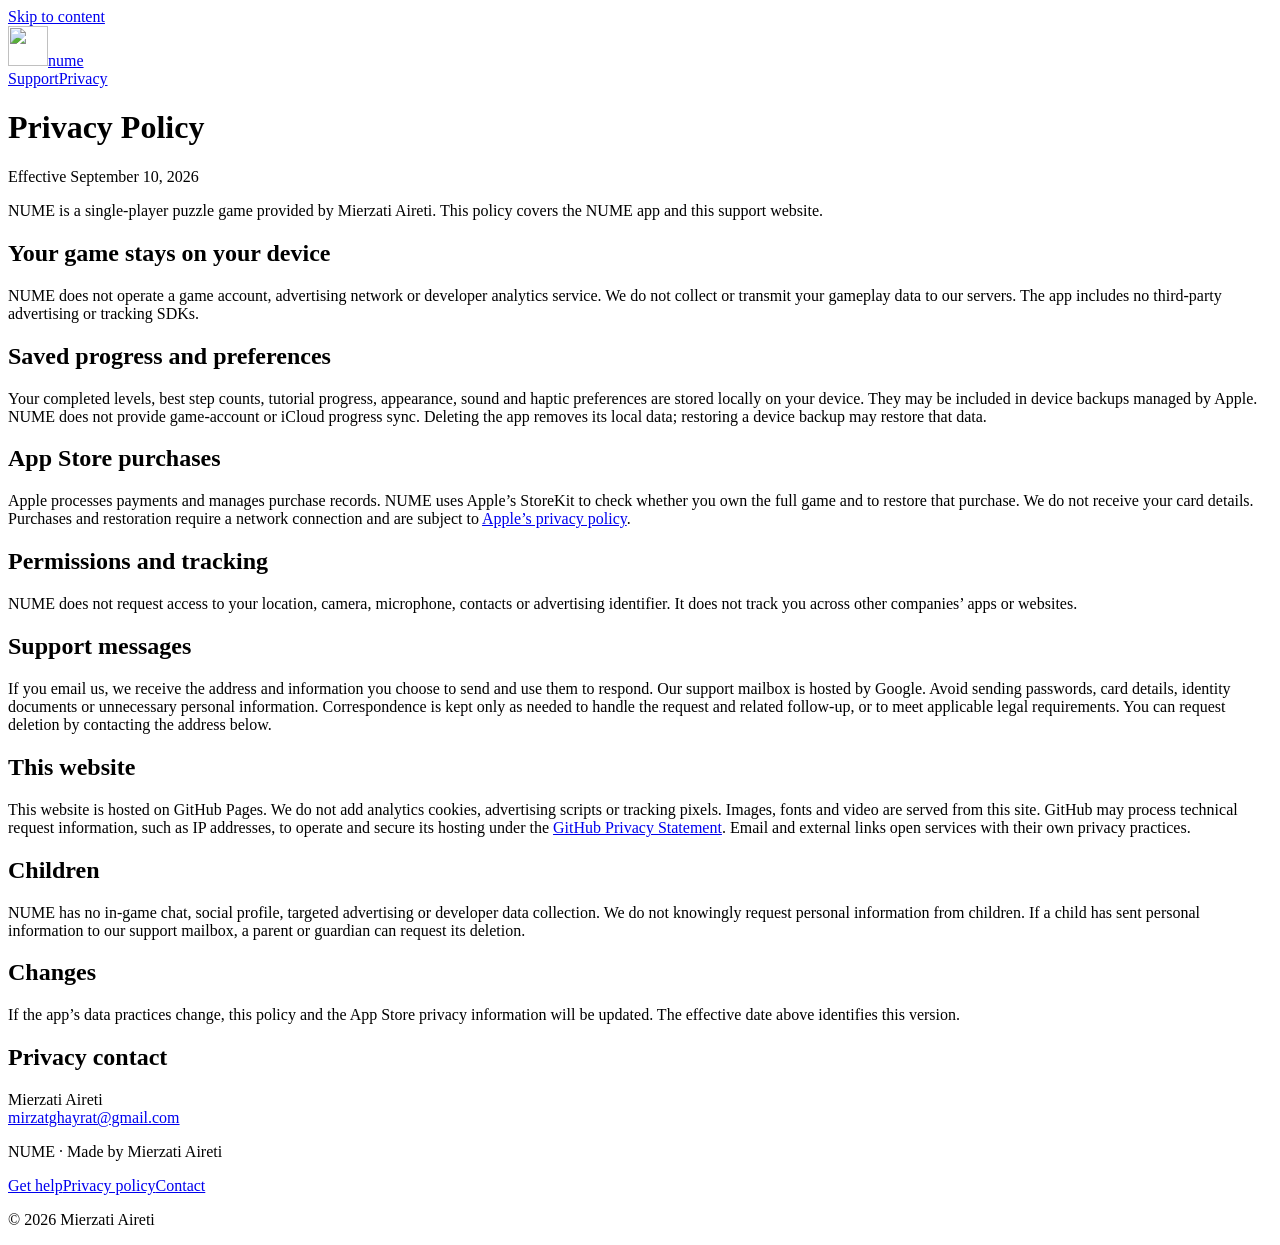
==== privacy/index.html @ 9fb9def3 "Publish NUME official website, support and privacy policy" ====
<!DOCTYPE html><html lang="en"><head><meta charSet="utf-8"/><meta name="viewport" content="width=device-width, initial-scale=1"/><link rel="preload" href="/nume-site/assets/nume-icon.png" as="image"/><link rel="stylesheet" href="/nume-site/_next/static/css/index.C1nhXZap.css" data-rsc-css-href="/nume-site/_next/static/css/index.C1nhXZap.css" data-precedence="vite-rsc/importer-resources"/><title>Privacy Policy · NUME</title><meta name="description" content="How NUME handles local progress, App Store purchases, support messages, and this website."/><link rel="icon" href="/nume-site/assets/nume-icon.png"/>
</head><body><a class="skip" href="#main">Skip to content</a><header class="site-header"><a class="brand" href="/nume-site/" aria-label="NUME home"><img src="/nume-site/assets/nume-icon.png" alt="" width="40" height="40"/><span>nume</span></a><nav aria-label="Main navigation"><a href="/nume-site/support/">Support</a><a href="/nume-site/privacy/">Privacy</a></nav></header><main class="document" id="main"><h1>Privacy Policy</h1><p class="updated">Effective September 10, 2026</p><p>NUME is a single-player puzzle game provided by Mierzati Aireti. This policy covers the NUME app and this support website.</p><h2>Your game stays on your device</h2><p>NUME does not operate a game account, advertising network or developer analytics service. We do not collect or transmit your gameplay data to our servers. The app includes no third-party advertising or tracking SDKs.</p><h2>Saved progress and preferences</h2><p>Your completed levels, best step counts, tutorial progress, appearance, sound and haptic preferences are stored locally on your device. They may be included in device backups managed by Apple. NUME does not provide game-account or iCloud progress sync. Deleting the app removes its local data; restoring a device backup may restore that data.</p><h2>App Store purchases</h2><p>Apple processes payments and manages purchase records. NUME uses Apple’s StoreKit to check whether you own the full game and to restore that purchase. We do not receive your card details. Purchases and restoration require a network connection and are subject to <a href="https://www.apple.com/legal/privacy/">Apple’s privacy policy</a>.</p><h2>Permissions and tracking</h2><p>NUME does not request access to your location, camera, microphone, contacts or advertising identifier. It does not track you across other companies’ apps or websites.</p><h2>Support messages</h2><p>If you email us, we receive the address and information you choose to send and use them to respond. Our support mailbox is hosted by Google. Avoid sending passwords, card details, identity documents or unnecessary personal information. Correspondence is kept only as needed to handle the request and related follow-up, or to meet applicable legal requirements. You can request deletion by contacting the address below.</p><h2>This website</h2><p>This website is hosted on GitHub Pages. We do not add analytics cookies, advertising scripts or tracking pixels. Images, fonts and video are served from this site. GitHub may process technical request information, such as IP addresses, to operate and secure its hosting under the <a href="https://docs.github.com/en/site-policy/privacy-policies/github-general-privacy-statement">GitHub Privacy Statement</a>. Email and external links open services with their own privacy practices.</p><h2>Children</h2><p>NUME has no in-game chat, social profile, targeted advertising or developer data collection. We do not knowingly request personal information from children. If a child has sent personal information to our support mailbox, a parent or guardian can request its deletion.</p><h2>Changes</h2><p>If the app’s data practices change, this policy and the App Store privacy information will be updated. The effective date above identifies this version.</p><h2>Privacy contact</h2><p>Mierzati Aireti<br/><a href="mailto:mirzatghayrat@gmail.com?subject=NUME%20privacy">mirzatghayrat@gmail.com</a></p></main><footer class="site-footer"><p>NUME · Made by Mierzati Aireti</p><nav aria-label="Footer"><a href="/nume-site/support/">Get help</a><a href="/nume-site/privacy/">Privacy policy</a><a href="mailto:mirzatghayrat@gmail.com">Contact</a></nav><p class="copyright">© 2026 Mierzati Aireti</p></footer></body></html>
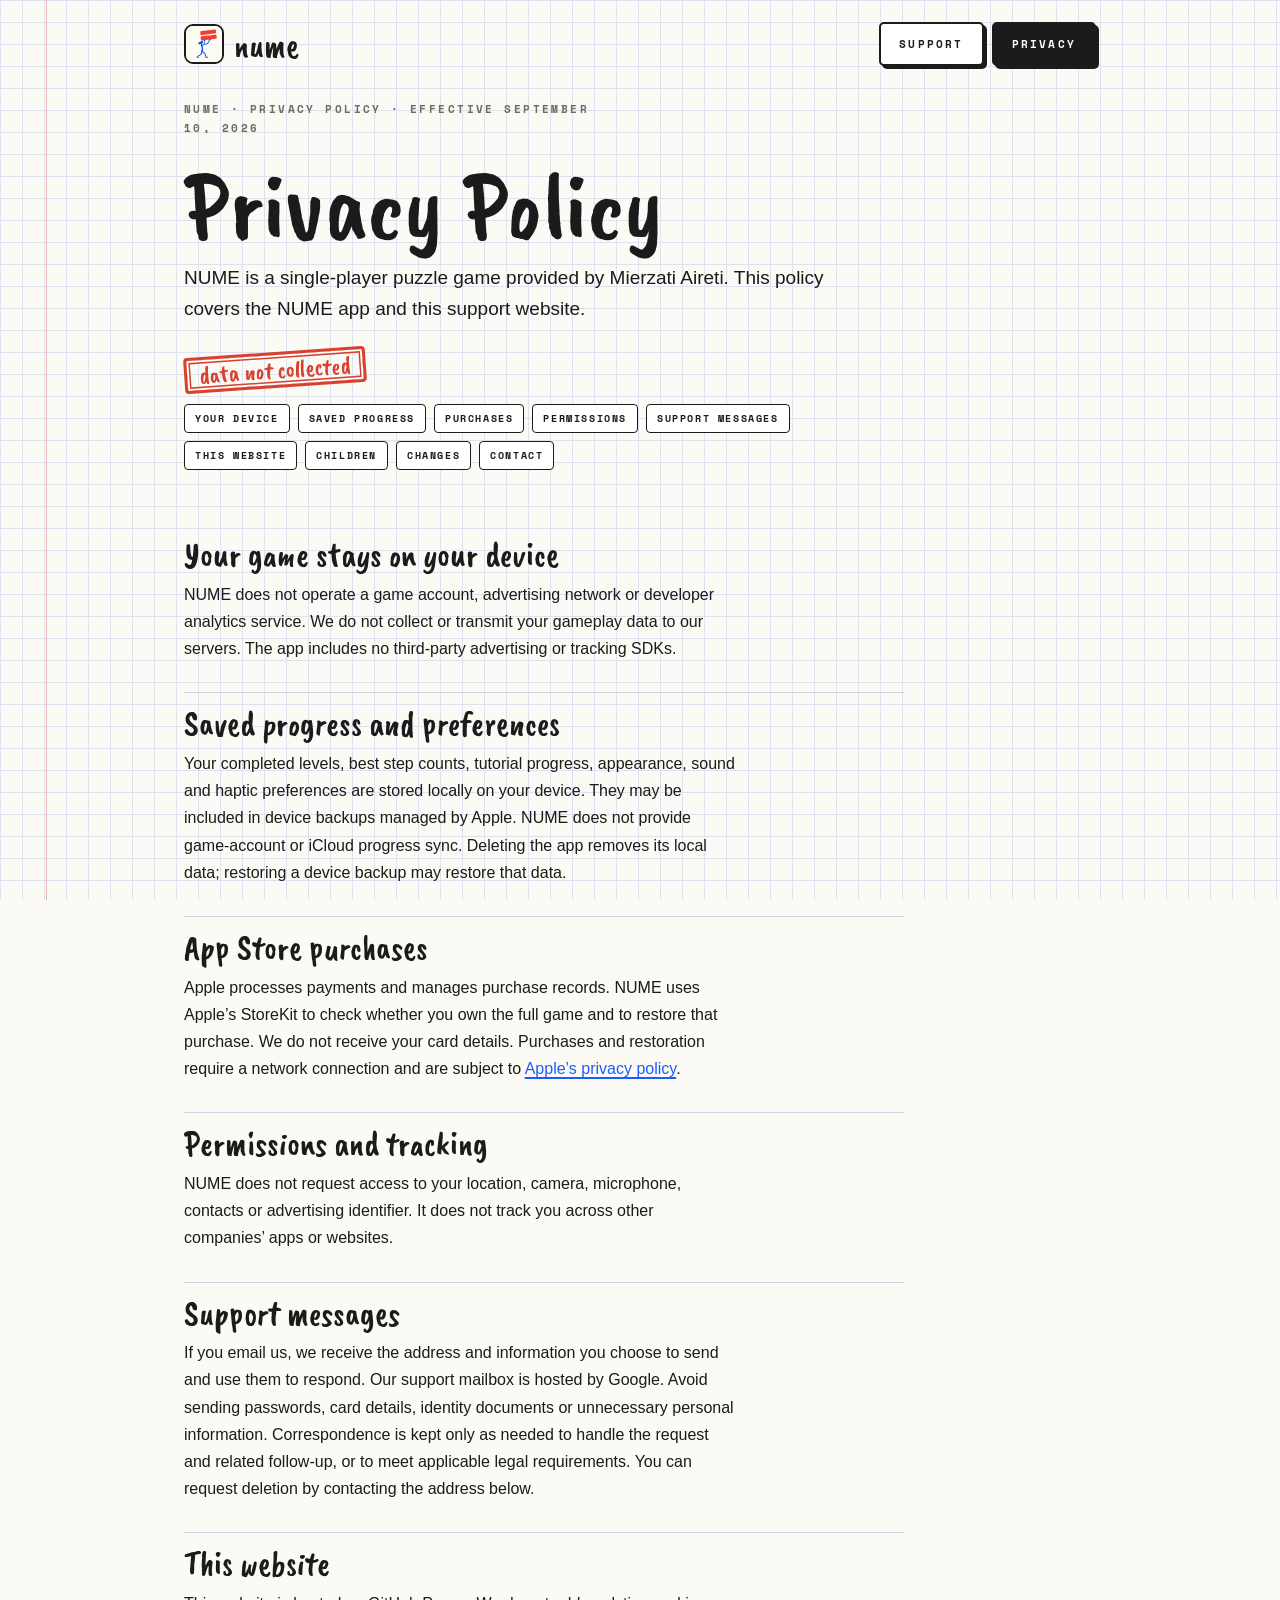
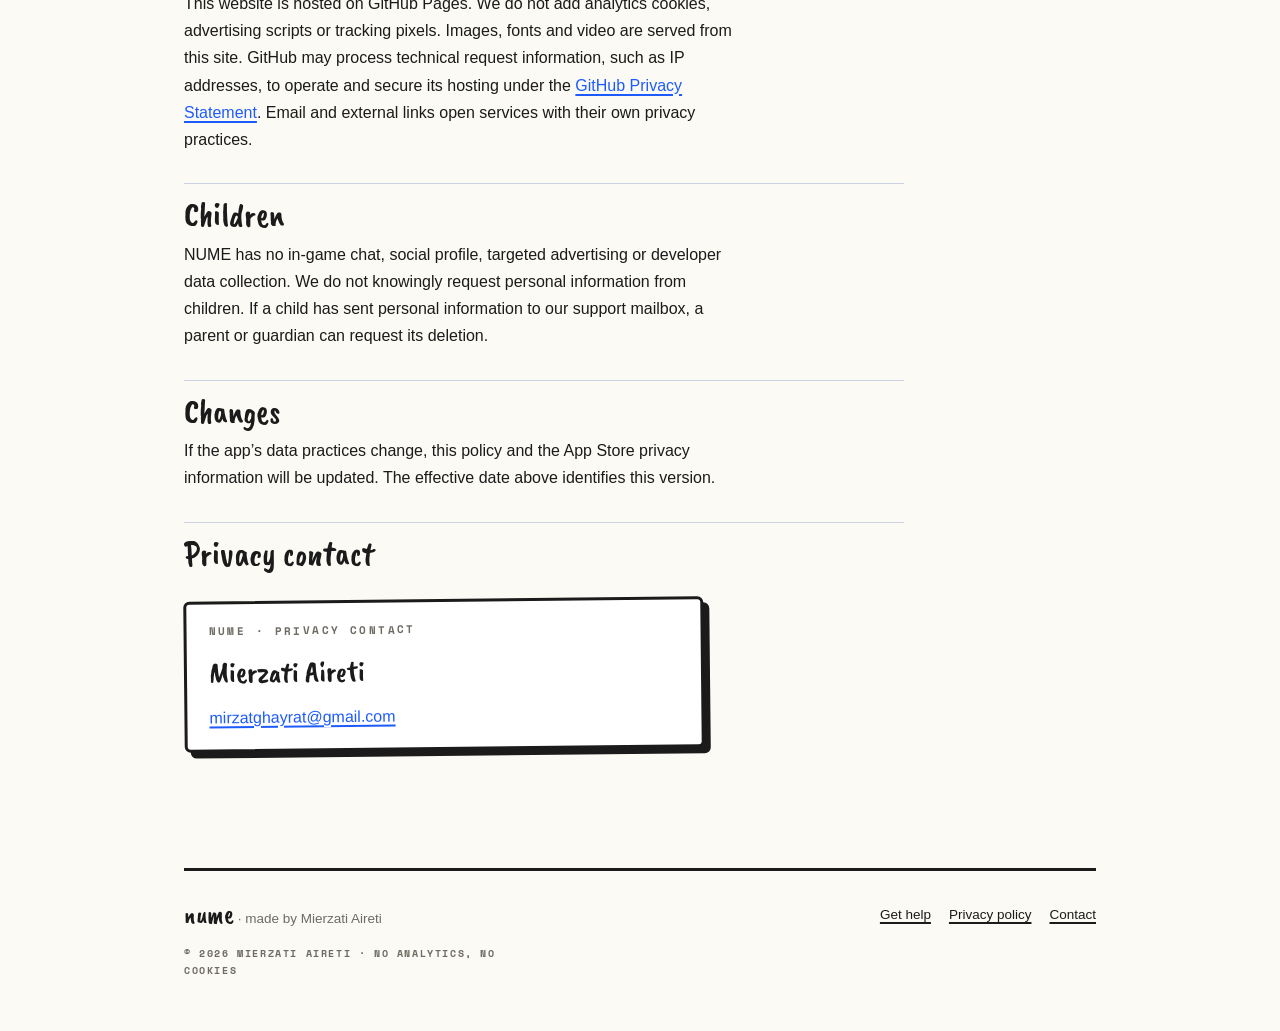
==== commit 42e7754e: "Redesign the site as the NUME notebook: static HTML, real 1.0 screenshots, v9 preview - Three hand-w" ====
--- a/privacy/index.html
+++ b/privacy/index.html
@@ -1,2 +1,104 @@
-<!DOCTYPE html><html lang="en"><head><meta charSet="utf-8"/><meta name="viewport" content="width=device-width, initial-scale=1"/><link rel="preload" href="/nume-site/assets/nume-icon.png" as="image"/><link rel="stylesheet" href="/nume-site/_next/static/css/index.C1nhXZap.css" data-rsc-css-href="/nume-site/_next/static/css/index.C1nhXZap.css" data-precedence="vite-rsc/importer-resources"/><title>Privacy Policy · NUME</title><meta name="description" content="How NUME handles local progress, App Store purchases, support messages, and this website."/><link rel="icon" href="/nume-site/assets/nume-icon.png"/>
-</head><body><a class="skip" href="#main">Skip to content</a><header class="site-header"><a class="brand" href="/nume-site/" aria-label="NUME home"><img src="/nume-site/assets/nume-icon.png" alt="" width="40" height="40"/><span>nume</span></a><nav aria-label="Main navigation"><a href="/nume-site/support/">Support</a><a href="/nume-site/privacy/">Privacy</a></nav></header><main class="document" id="main"><h1>Privacy Policy</h1><p class="updated">Effective September 10, 2026</p><p>NUME is a single-player puzzle game provided by Mierzati Aireti. This policy covers the NUME app and this support website.</p><h2>Your game stays on your device</h2><p>NUME does not operate a game account, advertising network or developer analytics service. We do not collect or transmit your gameplay data to our servers. The app includes no third-party advertising or tracking SDKs.</p><h2>Saved progress and preferences</h2><p>Your completed levels, best step counts, tutorial progress, appearance, sound and haptic preferences are stored locally on your device. They may be included in device backups managed by Apple. NUME does not provide game-account or iCloud progress sync. Deleting the app removes its local data; restoring a device backup may restore that data.</p><h2>App Store purchases</h2><p>Apple processes payments and manages purchase records. NUME uses Apple’s StoreKit to check whether you own the full game and to restore that purchase. We do not receive your card details. Purchases and restoration require a network connection and are subject to <a href="https://www.apple.com/legal/privacy/">Apple’s privacy policy</a>.</p><h2>Permissions and tracking</h2><p>NUME does not request access to your location, camera, microphone, contacts or advertising identifier. It does not track you across other companies’ apps or websites.</p><h2>Support messages</h2><p>If you email us, we receive the address and information you choose to send and use them to respond. Our support mailbox is hosted by Google. Avoid sending passwords, card details, identity documents or unnecessary personal information. Correspondence is kept only as needed to handle the request and related follow-up, or to meet applicable legal requirements. You can request deletion by contacting the address below.</p><h2>This website</h2><p>This website is hosted on GitHub Pages. We do not add analytics cookies, advertising scripts or tracking pixels. Images, fonts and video are served from this site. GitHub may process technical request information, such as IP addresses, to operate and secure its hosting under the <a href="https://docs.github.com/en/site-policy/privacy-policies/github-general-privacy-statement">GitHub Privacy Statement</a>. Email and external links open services with their own privacy practices.</p><h2>Children</h2><p>NUME has no in-game chat, social profile, targeted advertising or developer data collection. We do not knowingly request personal information from children. If a child has sent personal information to our support mailbox, a parent or guardian can request its deletion.</p><h2>Changes</h2><p>If the app’s data practices change, this policy and the App Store privacy information will be updated. The effective date above identifies this version.</p><h2>Privacy contact</h2><p>Mierzati Aireti<br/><a href="mailto:mirzatghayrat@gmail.com?subject=NUME%20privacy">mirzatghayrat@gmail.com</a></p></main><footer class="site-footer"><p>NUME · Made by Mierzati Aireti</p><nav aria-label="Footer"><a href="/nume-site/support/">Get help</a><a href="/nume-site/privacy/">Privacy policy</a><a href="mailto:mirzatghayrat@gmail.com">Contact</a></nav><p class="copyright">© 2026 Mierzati Aireti</p></footer></body></html>+<!DOCTYPE html>
+<html lang="en">
+<head>
+<meta charset="utf-8">
+<meta name="viewport" content="width=device-width, initial-scale=1">
+<title>Privacy Policy · NUME</title>
+<meta name="description" content="NUME privacy policy. The game keeps your progress on your device, has no accounts, ads, analytics or tracking, and uses Apple’s StoreKit for the full-game purchase.">
+<link rel="canonical" href="https://mirzatghayrat.github.io/nume-site/privacy/">
+<link rel="icon" href="../assets/favicon.png" type="image/png">
+<link rel="apple-touch-icon" href="../assets/apple-touch-icon.png">
+<meta property="og:type" content="website">
+<meta property="og:title" content="Privacy Policy · NUME">
+<meta property="og:description" content="NUME keeps your progress on your device. No accounts, ads, analytics or tracking.">
+<meta property="og:image" content="https://mirzatghayrat.github.io/nume-site/assets/og.jpg">
+<meta name="theme-color" content="#FBFAF4" media="(prefers-color-scheme: light)">
+<meta name="theme-color" content="#141414" media="(prefers-color-scheme: dark)">
+<link rel="stylesheet" href="../assets/site.css">
+</head>
+<body>
+<a class="skip" href="#main">Skip to content</a>
+<div class="wrap">
+
+<header class="site-header">
+  <a class="brand" href="../" aria-label="NUME home"><img src="../assets/nume-icon-512.png" alt="" width="40" height="40"><span>nume</span></a>
+  <nav aria-label="Main navigation">
+    <a class="key" href="../support/">Support</a>
+    <a class="key solid" href="./" aria-current="page">Privacy</a>
+  </nav>
+</header>
+
+<main id="main" class="doc">
+<header>
+  <p class="eyebrow">nume · privacy policy · effective September 10, 2026</p>
+  <h1>Privacy Policy</h1>
+  <p class="lede">NUME is a single-player puzzle game provided by Mierzati Aireti. This policy covers the NUME app and this support website.</p>
+  <span class="stamp">data not collected</span>
+  <nav class="toc" aria-label="On this page">
+    <a href="#device">Your device</a><a href="#progress">Saved progress</a><a href="#purchases">Purchases</a><a href="#permissions">Permissions</a><a href="#support">Support messages</a><a href="#website">This website</a><a href="#children">Children</a><a href="#changes">Changes</a><a href="#contact">Contact</a>
+  </nav>
+</header>
+
+<article id="device">
+  <h2>Your game stays on your device</h2>
+  <p>NUME does not operate a game account, advertising network or developer analytics service. We do not collect or transmit your gameplay data to our servers. The app includes no third-party advertising or tracking SDKs.</p>
+</article>
+
+<article id="progress">
+  <h2>Saved progress and preferences</h2>
+  <p>Your completed levels, best step counts, tutorial progress, appearance, sound and haptic preferences are stored locally on your device. They may be included in device backups managed by Apple. NUME does not provide game-account or iCloud progress sync. Deleting the app removes its local data; restoring a device backup may restore that data.</p>
+</article>
+
+<article id="purchases">
+  <h2>App Store purchases</h2>
+  <p>Apple processes payments and manages purchase records. NUME uses Apple’s StoreKit to check whether you own the full game and to restore that purchase. We do not receive your card details. Purchases and restoration require a network connection and are subject to <a href="https://www.apple.com/legal/privacy/" rel="noopener">Apple’s privacy policy</a>.</p>
+</article>
+
+<article id="permissions">
+  <h2>Permissions and tracking</h2>
+  <p>NUME does not request access to your location, camera, microphone, contacts or advertising identifier. It does not track you across other companies’ apps or websites.</p>
+</article>
+
+<article id="support">
+  <h2>Support messages</h2>
+  <p>If you email us, we receive the address and information you choose to send and use them to respond. Our support mailbox is hosted by Google. Avoid sending passwords, card details, identity documents or unnecessary personal information. Correspondence is kept only as needed to handle the request and related follow-up, or to meet applicable legal requirements. You can request deletion by contacting the address below.</p>
+</article>
+
+<article id="website">
+  <h2>This website</h2>
+  <p>This website is hosted on GitHub Pages. We do not add analytics cookies, advertising scripts or tracking pixels. Images, fonts and video are served from this site. GitHub may process technical request information, such as IP addresses, to operate and secure its hosting under the <a href="https://docs.github.com/en/site-policy/privacy-policies/github-general-privacy-statement" rel="noopener">GitHub Privacy Statement</a>. Email and external links open services with their own privacy practices.</p>
+</article>
+
+<article id="children">
+  <h2>Children</h2>
+  <p>NUME has no in-game chat, social profile, targeted advertising or developer data collection. We do not knowingly request personal information from children. If a child has sent personal information to our support mailbox, a parent or guardian can request its deletion.</p>
+</article>
+
+<article id="changes">
+  <h2>Changes</h2>
+  <p>If the app’s data practices change, this policy and the App Store privacy information will be updated. The effective date above identifies this version.</p>
+</article>
+
+<article id="contact">
+  <h2>Privacy contact</h2>
+  <div class="paper contact">
+    <span class="mono mute">nume · privacy contact</span>
+    <span class="who">Mierzati Aireti</span>
+    <a href="mailto:mirzatghayrat@gmail.com?subject=NUME%20privacy">mirzatghayrat@gmail.com</a>
+  </div>
+</article>
+</main>
+
+<footer class="site-footer">
+  <div><span class="sig">nume</span> <span class="mute">· made by Mierzati Aireti</span></div>
+  <nav aria-label="Footer">
+    <a href="../support/">Get help</a>
+    <a href="./">Privacy policy</a>
+    <a href="mailto:mirzatghayrat@gmail.com">Contact</a>
+  </nav>
+  <p class="copyright">© 2026 Mierzati Aireti · no analytics, no cookies</p>
+</footer>
+
+</div>
+</body>
+</html>
--- a/assets/site.css
+++ b/assets/site.css
@@ -0,0 +1,213 @@
+/* NUME official site — the notebook, in CSS.
+   Fonts are served from this site (see the privacy policy); nothing loads from third parties. */
+
+@font-face { font-family: "Caveat Brush"; src: url("CaveatBrush-Regular.ttf") format("truetype"); font-weight: 400; font-display: swap; }
+@font-face { font-family: "Space Mono"; src: url("SpaceMono-Bold.ttf") format("truetype"); font-weight: 700; font-display: swap; }
+
+:root {
+  --paper: #FBFAF4; --ink: #1B1B1B; --mute: #6E6B62; --panel: #FFFFFF; --soft: #F1F0E8;
+  --grid: #DCE3EE; --grid2: #C9D3E3; --margin: #E9B8B1;
+  --red: #D8412F; --blue: #1E5BFF; --shadow: #1B1B1B;
+  --hand: "Caveat Brush", "Comic Sans MS", cursive;
+  --mono: "Space Mono", "SF Mono", Menlo, Consolas, monospace;
+  --body: -apple-system, BlinkMacSystemFont, "Helvetica Neue", Helvetica, Arial, "Noto Sans", sans-serif;
+  color-scheme: light dark;
+}
+@media (prefers-color-scheme: dark) {
+  :root:not([data-theme="light"]) {
+    --paper: #141414; --ink: #EDEBE2; --mute: #9B978C; --panel: #1C1C1E; --soft: #232326;
+    --grid: #26262A; --grid2: #35353B; --margin: #4A2A28;
+    --red: #FF5A45; --blue: #7FA6FF; --shadow: #EDEBE2;
+  }
+}
+:root[data-theme="dark"] {
+  --paper: #141414; --ink: #EDEBE2; --mute: #9B978C; --panel: #1C1C1E; --soft: #232326;
+  --grid: #26262A; --grid2: #35353B; --margin: #4A2A28;
+  --red: #FF5A45; --blue: #7FA6FF; --shadow: #EDEBE2;
+}
+
+* { box-sizing: border-box; }
+html { -webkit-text-size-adjust: 100%; }
+body {
+  margin: 0; background: var(--paper); color: var(--ink);
+  font-family: var(--body); font-size: 16px; line-height: 1.7;
+  background-image:
+    linear-gradient(90deg, transparent 0, transparent 46px, var(--margin) 46px, var(--margin) 47px, transparent 47px),
+    linear-gradient(var(--grid) 1px, transparent 1px),
+    linear-gradient(90deg, var(--grid) 1px, transparent 1px);
+  background-size: 100% 100%, 22px 22px, 22px 22px;
+  background-attachment: fixed;
+}
+img, video { max-width: 100%; height: auto; display: block; }
+a { color: var(--blue); text-decoration-thickness: 1.5px; text-underline-offset: 3px; }
+a:focus-visible, button:focus-visible { outline: 3px solid var(--blue); outline-offset: 3px; }
+.skip { position: absolute; left: -999px; top: 8px; background: var(--ink); color: var(--paper); padding: 6px 12px; font-family: var(--mono); font-size: 12px; }
+.skip:focus { left: 12px; z-index: 10; }
+
+.wrap { max-width: 960px; margin: 0 auto; padding: 0 24px; }
+
+/* typography roles — the app's three voices */
+.hand { font-family: var(--hand); font-weight: 400; line-height: 1; }
+.mono, .eyebrow { font-family: var(--mono); font-weight: 700; font-size: 11px; letter-spacing: .22em; text-transform: uppercase; }
+.eyebrow { color: var(--mute); }
+h1, h2, h3 { font-family: var(--hand); font-weight: 400; line-height: 1.02; margin: 0; text-wrap: balance; }
+h1 { font-size: clamp(56px, 9vw, 96px); }
+h2 { font-size: clamp(38px, 5.4vw, 54px); }
+h3 { font-size: 30px; }
+p { margin: 0 0 12px; max-width: 62ch; }
+.lede { font-size: 19px; line-height: 1.6; }
+.mute { color: var(--mute); }
+.tabular { font-variant-numeric: tabular-nums; }
+
+/* header */
+.site-header { display: flex; align-items: center; justify-content: space-between; gap: 16px; padding: 22px 0 10px; }
+.brand { display: inline-flex; align-items: center; gap: 10px; color: var(--ink); text-decoration: none; }
+.brand img { width: 40px; height: 40px; border-radius: 9px; border: 2px solid var(--ink); background: #FBFAF4; }
+.brand span { font-family: var(--hand); font-size: 34px; line-height: 1; padding-top: 4px; }
+.site-header nav { display: flex; gap: 8px; }
+
+/* keys — the app's buttons */
+.key {
+  display: inline-flex; align-items: center; justify-content: center; gap: 10px;
+  min-height: 44px; padding: 0 18px; border-radius: 5px;
+  font-family: var(--mono); font-weight: 700; font-size: 11px; letter-spacing: .2em; text-transform: uppercase;
+  color: var(--ink); background: var(--panel); border: 2px solid var(--ink);
+  box-shadow: 3px 3px 0 var(--shadow); text-decoration: none; cursor: pointer;
+  transition: transform .08s ease, box-shadow .08s ease;
+}
+.key:hover { transform: translate(-1px, -1px); box-shadow: 4px 4px 0 var(--shadow); }
+.key:active { transform: translate(2px, 2px); box-shadow: 1px 1px 0 var(--shadow); }
+.key.solid { background: var(--ink); color: var(--paper); }
+.key.solid:hover { color: var(--paper); }
+.key.big { min-height: 56px; padding: 0 26px; font-size: 12px; }
+
+/* paper — cards with the app's hard shadow */
+.paper { background: var(--panel); border: 3px solid var(--ink); border-radius: 6px; box-shadow: 6px 6px 0 var(--shadow); }
+.paper.thin { border-width: 2px; box-shadow: 4px 4px 0 var(--shadow); }
+
+/* red stamp */
+.stamp {
+  display: inline-block; font-family: var(--hand); color: var(--red); border: 3px solid var(--red); border-radius: 4px;
+  padding: 0 12px; line-height: 1.25; transform: rotate(-4deg); white-space: nowrap;
+  box-shadow: inset 0 0 0 2px var(--panel), inset 0 0 0 3.5px var(--red);
+}
+
+/* hero */
+.hero { display: grid; grid-template-columns: 1.15fr .85fr; gap: 40px; align-items: center; padding: 48px 0 40px; }
+.hero h1 span { color: var(--blue); }
+.hero .lede { margin-top: 18px; }
+.hero .actions { display: flex; flex-wrap: wrap; gap: 12px; align-items: center; margin-top: 26px; }
+.hero .availability { margin-top: 18px; font-size: 14px; }
+.phone { position: relative; justify-self: center; width: min(100%, 330px); transform: rotate(1.4deg); }
+.phone img { border-radius: 4px; }
+.phone .paper { padding: 8px; }
+.phone .stamp { position: absolute; right: -18px; top: 22px; font-size: 26px; transform: rotate(8deg); }
+.phone .note { position: absolute; left: 6px; bottom: -34px; font-family: var(--hand); font-size: 22px; color: var(--mute); transform: rotate(-2deg); }
+
+/* receipt */
+.receipt { padding: 22px 24px 20px; max-width: 520px; transform: rotate(-1deg); }
+.receipt .head { display: flex; justify-content: space-between; margin-bottom: 8px; }
+.receipt .title { font-family: var(--hand); font-size: 40px; margin: 6px 0 4px; }
+.receipt dl { margin: 12px 0 0; display: grid; gap: 8px; }
+.receipt .row { display: grid; grid-template-columns: auto 1fr auto; align-items: baseline; gap: 8px; font-family: var(--mono); font-weight: 700; font-size: 11px; letter-spacing: .18em; text-transform: uppercase; }
+.receipt .row dt, .receipt .row dd { margin: 0; }
+.receipt .row dd { font-variant-numeric: tabular-nums; }
+.receipt .row .dots { border-bottom: 2px dotted var(--ink); transform: translateY(-4px); }
+.receipt .row.red dd { color: var(--red); }
+.receipt .tear { margin: 16px 0 12px; height: 2px; background: repeating-linear-gradient(90deg, var(--ink) 0 6px, transparent 6px 10px); }
+.receipt .foot { display: flex; justify-content: space-between; align-items: center; gap: 12px; }
+
+/* sections */
+section { padding: 44px 0; }
+.section-head { display: grid; gap: 6px; margin-bottom: 26px; }
+.two { display: grid; grid-template-columns: 1fr 1fr; gap: 40px; align-items: center; }
+
+/* level cards — how to play (three real steps, in order) */
+.levels { display: grid; grid-template-columns: repeat(3, 1fr); gap: 16px; }
+.level { padding: 14px 16px 14px; background: var(--panel); border: 2px solid var(--ink); border-radius: 6px; box-shadow: 4px 4px 0 var(--shadow); display: grid; gap: 6px; }
+.level .top { display: flex; justify-content: space-between; align-items: baseline; }
+.level .top .current { color: var(--red); }
+.level h3 { font-size: 30px; }
+.level .board { margin: 6px 0 4px; height: 64px; border-bottom: 2px solid var(--ink); position: relative; }
+.level p { margin: 0; font-size: 14.5px; }
+.level .par { margin-top: 4px; color: var(--mute); }
+.token { position: absolute; bottom: 4px; width: 34px; height: 34px; border: 2.5px solid var(--ink); border-radius: 7px; background: var(--panel); display: grid; place-items: center; font-family: var(--hand); font-size: 24px; line-height: 1; }
+.token.dark { background: var(--ink); color: var(--paper); }
+.token.ghost { border-style: dashed; color: var(--mute); }
+.door { position: absolute; right: 10px; bottom: 0; width: 20px; height: 32px; border: 2.5px solid var(--ink); border-bottom: 0; border-radius: 10px 10px 0 0; }
+.figure { position: absolute; bottom: 0; width: 14px; height: 34px; }
+
+/* chapter keys */
+.chapters { display: grid; grid-template-columns: repeat(6, 1fr); gap: 10px; margin-top: 8px; }
+.chapter { position: relative; display: grid; gap: 2px; justify-items: center; padding: 14px 6px 10px; background: var(--panel); border: 2px solid var(--ink); border-radius: 6px; box-shadow: 3px 3px 0 var(--shadow); text-align: center; }
+.chapter .glyph { font-family: var(--hand); font-size: 30px; line-height: 1; }
+.chapter .num { font-family: var(--mono); font-size: 9px; letter-spacing: .18em; }
+.chapter .name { font-family: var(--hand); font-size: 20px; line-height: 1.05; margin-top: 4px; }
+.chapter .tag { font-family: var(--mono); font-size: 8.5px; letter-spacing: .16em; text-transform: uppercase; color: var(--mute); margin-top: 2px; }
+.chapter.free .num { color: var(--red); }
+.chapter.free::after { content: ""; position: absolute; left: 10px; right: 10px; bottom: -2px; height: 3px; background: var(--red); border-radius: 2px; }
+.chapter .lock { position: absolute; top: 5px; right: 6px; width: 11px; height: 13px; }
+
+/* gallery */
+.gallery { display: grid; grid-auto-flow: column; grid-auto-columns: min(62vw, 250px); gap: 18px; overflow-x: auto; padding: 8px 4px 22px; scroll-snap-type: x mandatory; scrollbar-width: thin; }
+.gallery figure { margin: 0; scroll-snap-align: start; }
+.gallery .paper { padding: 6px; }
+.gallery img { border-radius: 3px; }
+.gallery figcaption { margin-top: 8px; font-family: var(--mono); font-size: 9.5px; letter-spacing: .16em; text-transform: uppercase; color: var(--mute); }
+.gallery figure:nth-child(odd) { transform: rotate(-.8deg); }
+.gallery figure:nth-child(even) { transform: rotate(.7deg); }
+
+/* video */
+.watch video { width: 100%; background: #000; border-radius: 4px; }
+.watch .paper { padding: 8px; max-width: 340px; justify-self: center; transform: rotate(-1deg); }
+
+/* promise list */
+.promise { list-style: none; padding: 0; margin: 14px 0 0; display: grid; gap: 8px; }
+.promise li { display: grid; grid-template-columns: 22px 1fr; gap: 10px; align-items: start; }
+.promise li svg { width: 20px; height: 20px; margin-top: 3px; }
+
+/* support strip */
+.strip { padding: 28px 30px; display: grid; grid-template-columns: 1fr auto; align-items: center; gap: 20px; }
+.strip h2 { font-size: 40px; }
+
+/* document pages (support / privacy) */
+.doc { padding: 24px 0 60px; max-width: 720px; }
+.doc header { margin-bottom: 30px; display: grid; gap: 8px; }
+.doc header .stamp { justify-self: start; font-size: 24px; margin-top: 8px; }
+.doc article { display: grid; gap: 4px; padding: 8px 0 18px; border-bottom: 1px solid var(--grid2); }
+.doc article:last-of-type { border-bottom: 0; }
+.doc article h2 { font-size: 34px; margin: 6px 0 4px; }
+.doc article p { max-width: 62ch; }
+.doc .toc { display: flex; flex-wrap: wrap; gap: 8px; margin: 8px 0 24px; }
+.doc .toc a { font-family: var(--mono); font-size: 10px; letter-spacing: .16em; text-transform: uppercase; text-decoration: none; color: var(--ink); border: 1.5px solid var(--ink); border-radius: 4px; padding: 5px 10px; background: var(--panel); }
+.doc .toc a:hover { background: var(--ink); color: var(--paper); }
+.doc .contact { padding: 18px 22px; display: grid; gap: 6px; margin: 20px 0; transform: rotate(-.6deg); max-width: 520px; }
+.doc .contact .who { font-family: var(--hand); font-size: 30px; }
+.doc kbd { font-family: var(--mono); font-size: 10.5px; letter-spacing: .12em; text-transform: uppercase; border: 1.5px solid var(--ink); border-radius: 4px; padding: 2px 7px; background: var(--panel); box-shadow: 2px 2px 0 var(--shadow); white-space: nowrap; }
+.doc .step { display: grid; grid-template-columns: 30px 1fr; gap: 10px; align-items: baseline; }
+.doc .step .n { font-family: var(--hand); font-size: 26px; color: var(--blue); }
+
+/* footer */
+.site-footer { border-top: 3px solid var(--ink); margin-top: 20px; padding: 22px 0 40px; display: grid; grid-template-columns: 1fr auto; gap: 8px 24px; align-items: center; font-size: 13.5px; }
+.site-footer nav { display: flex; gap: 18px; flex-wrap: wrap; }
+.site-footer nav a { color: var(--ink); }
+.site-footer .sig { font-family: var(--hand); font-size: 26px; }
+.site-footer .copyright { grid-column: 1 / -1; color: var(--mute); font-family: var(--mono); font-size: 10px; letter-spacing: .16em; text-transform: uppercase; }
+
+@media (max-width: 760px) {
+  .site-header { padding-top: 16px; }
+  .site-header nav .key { min-height: 36px; padding: 0 11px; font-size: 10px; letter-spacing: .14em; box-shadow: 2px 2px 0 var(--shadow); }
+  .brand span { font-size: 30px; }
+  .hero { grid-template-columns: 1fr; gap: 56px; padding-top: 24px; }
+  .phone { transform: none; width: min(100%, 300px); }
+  .phone .stamp { right: 2px; top: 14px; font-size: 22px; }
+  .two { grid-template-columns: 1fr; gap: 28px; }
+  .levels { grid-template-columns: 1fr; }
+  .chapters { grid-template-columns: repeat(3, 1fr); }
+  .strip { grid-template-columns: 1fr; }
+  .site-footer { grid-template-columns: 1fr; }
+  .receipt { transform: none; }
+}
+@media (prefers-reduced-motion: reduce) {
+  .key, .key:hover, .key:active { transition: none; transform: none; }
+}
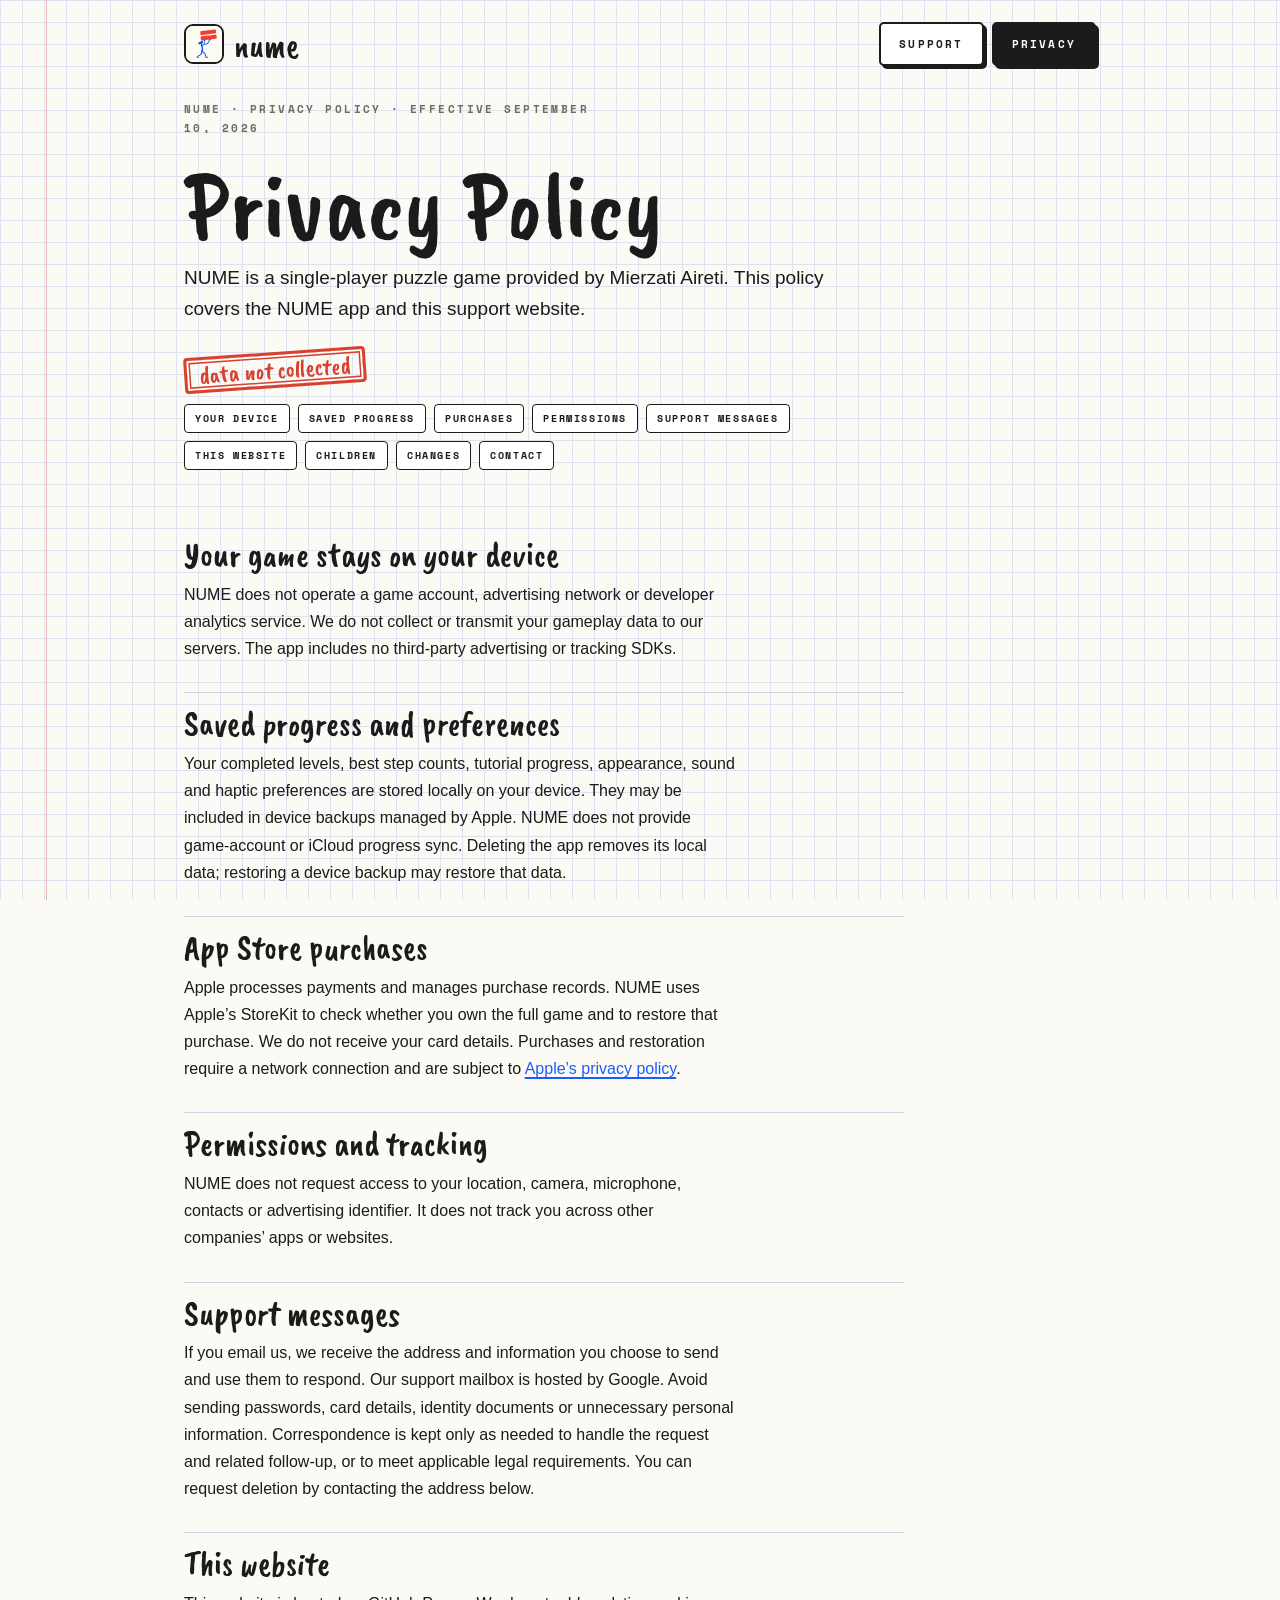
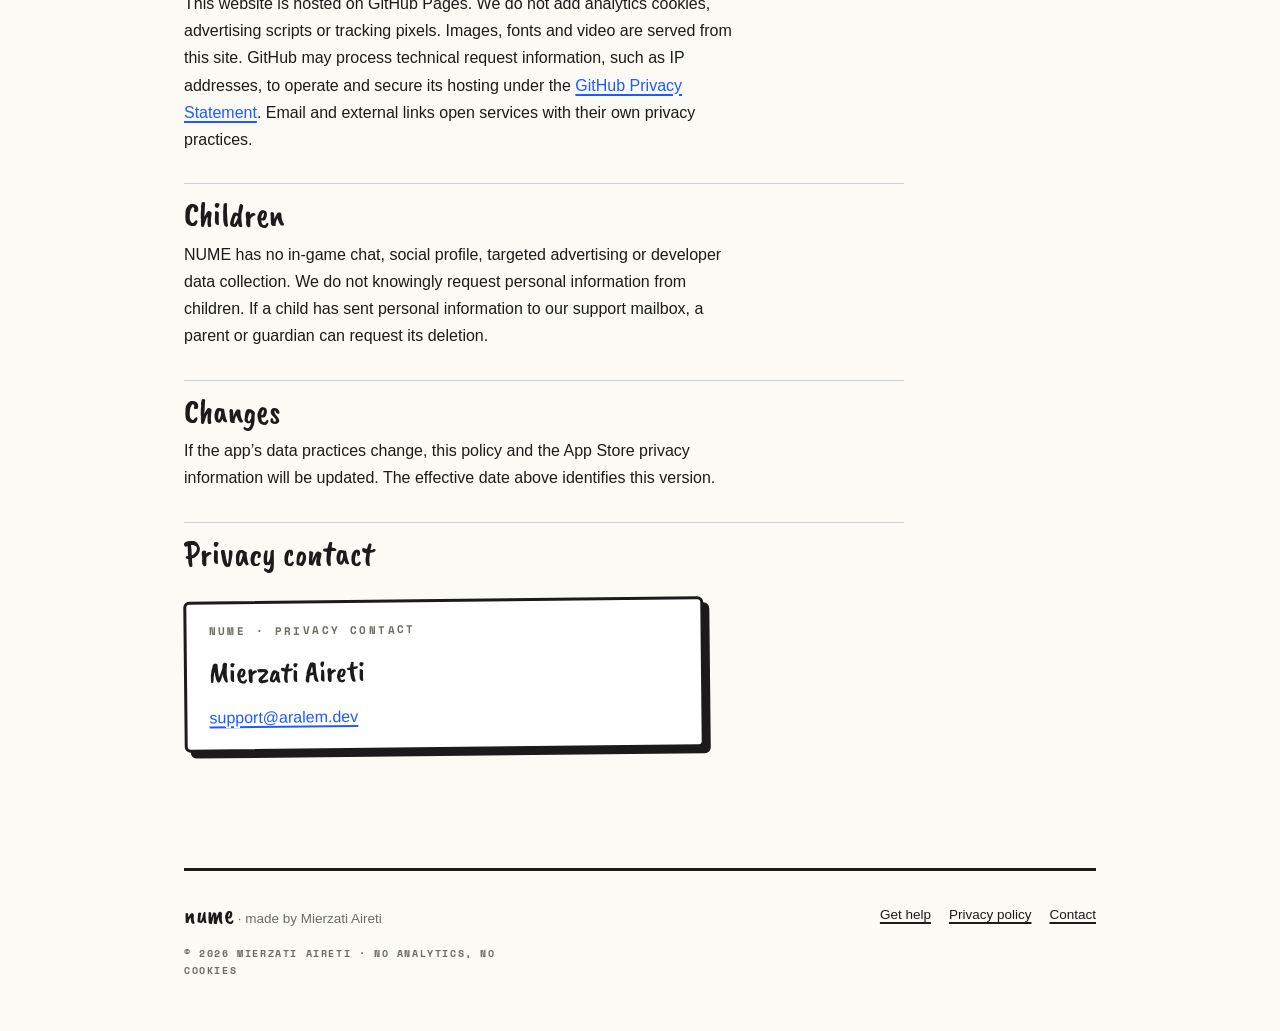
==== commit 794fc16c: "Move NUME pages to aralem.dev and use support@aralem.dev The pages now live at aralem.dev/nume-site/" ====
--- a/privacy/index.html
+++ b/privacy/index.html
@@ -5,13 +5,13 @@
 <meta name="viewport" content="width=device-width, initial-scale=1">
 <title>Privacy Policy · NUME</title>
 <meta name="description" content="NUME privacy policy. The game keeps your progress on your device, has no accounts, ads, analytics or tracking, and uses Apple’s StoreKit for the full-game purchase.">
-<link rel="canonical" href="https://mirzatghayrat.github.io/nume-site/privacy/">
+<link rel="canonical" href="https://aralem.dev/nume-site/privacy/">
 <link rel="icon" href="../assets/favicon.png" type="image/png">
 <link rel="apple-touch-icon" href="../assets/apple-touch-icon.png">
 <meta property="og:type" content="website">
 <meta property="og:title" content="Privacy Policy · NUME">
 <meta property="og:description" content="NUME keeps your progress on your device. No accounts, ads, analytics or tracking.">
-<meta property="og:image" content="https://mirzatghayrat.github.io/nume-site/assets/og.jpg">
+<meta property="og:image" content="https://aralem.dev/nume-site/assets/og.jpg">
 <meta name="theme-color" content="#FBFAF4" media="(prefers-color-scheme: light)">
 <meta name="theme-color" content="#141414" media="(prefers-color-scheme: dark)">
 <link rel="stylesheet" href="../assets/site.css">
@@ -84,7 +84,7 @@
   <div class="paper contact">
     <span class="mono mute">nume · privacy contact</span>
     <span class="who">Mierzati Aireti</span>
-    <a href="mailto:mirzatghayrat@gmail.com?subject=NUME%20privacy">mirzatghayrat@gmail.com</a>
+    <a href="mailto:support@aralem.dev?subject=NUME%20privacy">support@aralem.dev</a>
   </div>
 </article>
 </main>
@@ -94,7 +94,7 @@
   <nav aria-label="Footer">
     <a href="../support/">Get help</a>
     <a href="./">Privacy policy</a>
-    <a href="mailto:mirzatghayrat@gmail.com">Contact</a>
+    <a href="mailto:support@aralem.dev">Contact</a>
   </nav>
   <p class="copyright">© 2026 Mierzati Aireti · no analytics, no cookies</p>
 </footer>
